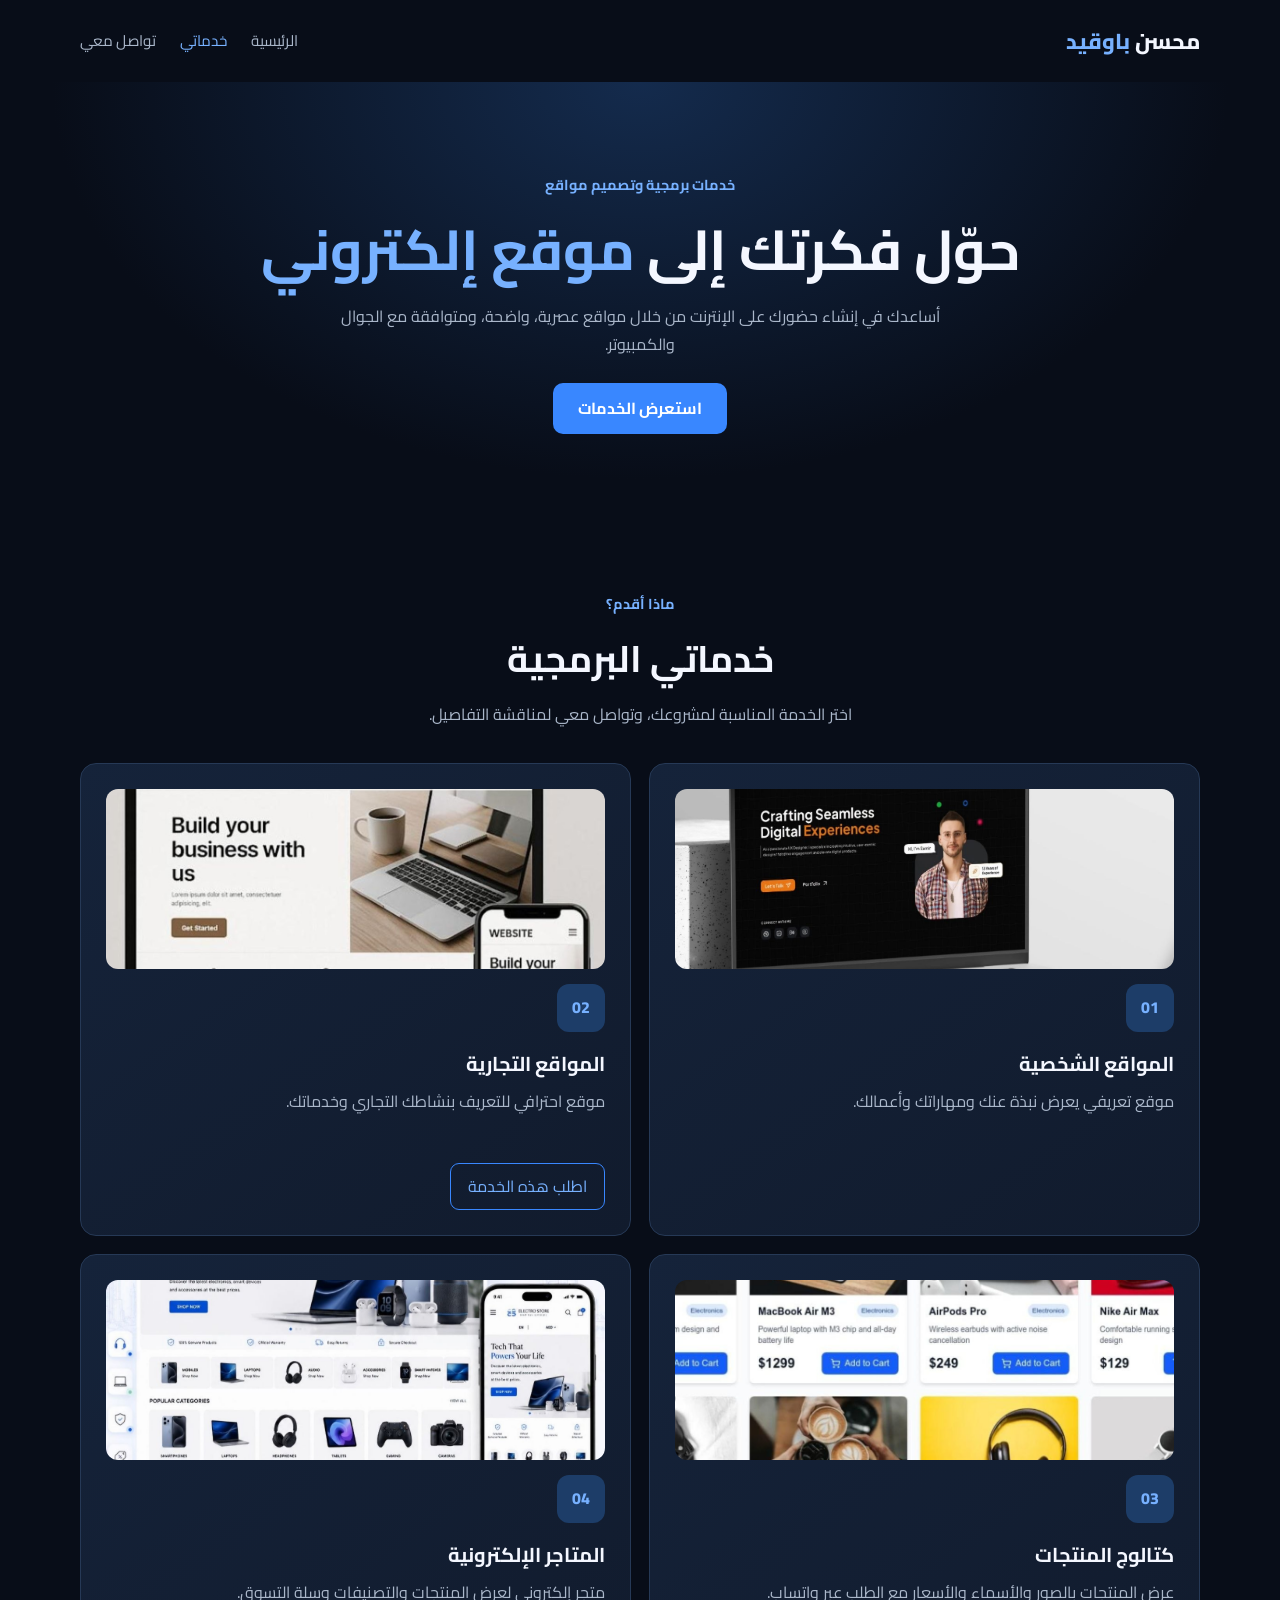
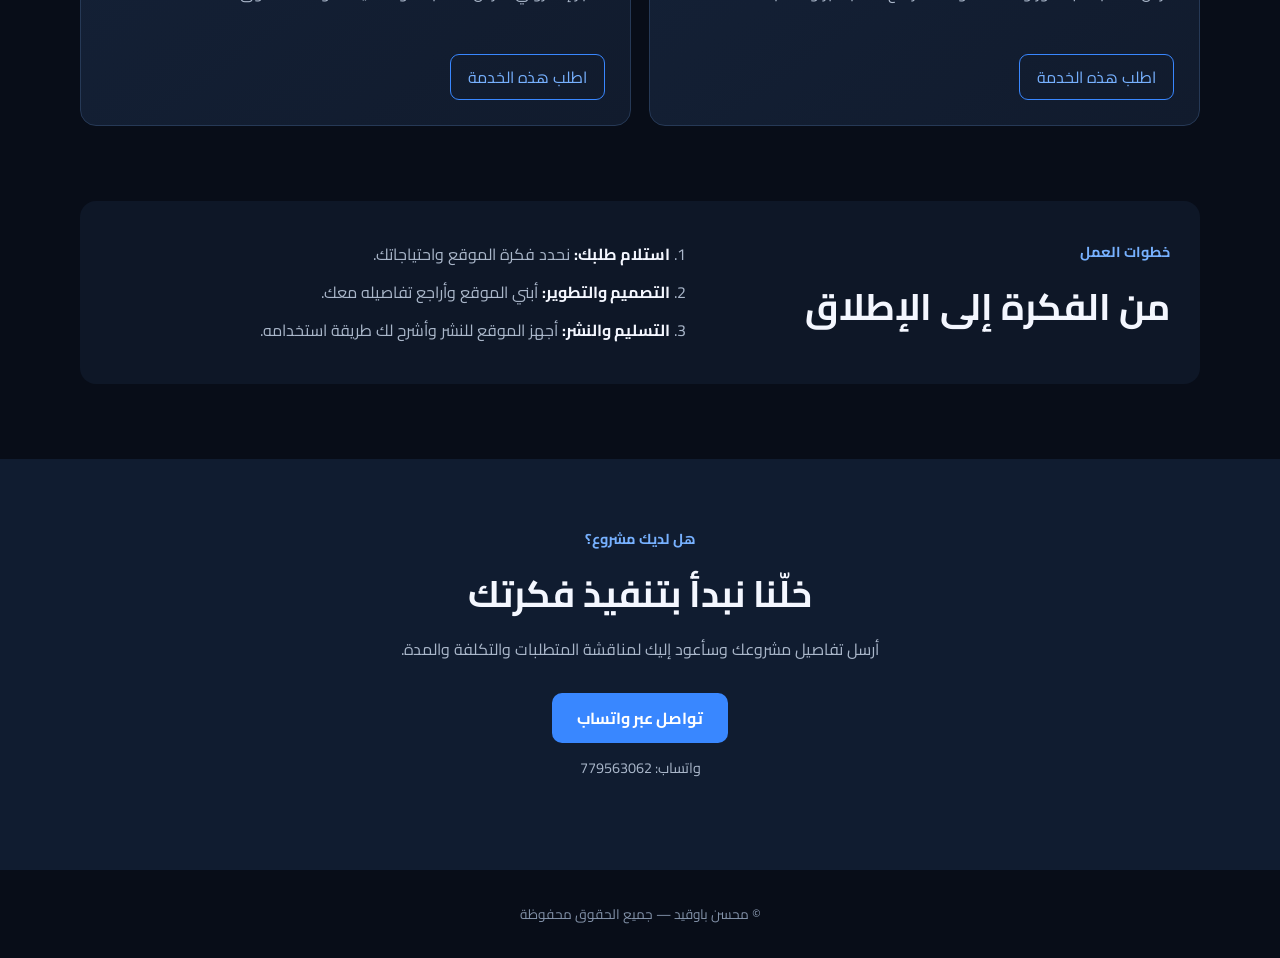
==== services.html @ 44383ffc "Add files via upload" ====
<!DOCTYPE html>
<html lang="ar" dir="rtl">
<head>
  <link rel="icon" type="image/png" href="شعار التبويب الموقع.jpg">
  <meta charset="UTF-8">
  <meta name="viewport" content="width=device-width, initial-scale=1.0">
  <meta name="description" content="خدمات محسن باوقيد في تصميم وتطوير المواقع والمتاجر الإلكترونية.">
  <title>خدماتي البرمجية | محسن باوقيد</title>
  <link rel="stylesheet" href="services.css">
</head>
<body>
  <header class="site-header">
    <a class="brand" href="index.html">محسن <span>باوقيد</span></a>
    <nav aria-label="القائمة الرئيسية">
      <a href="index.html">الرئيسية</a>
      <a class="active" href="services.html">خدماتي</a>
      <a href="#contact">تواصل معي</a>
    </nav>
  </header>

  <main>
    <section class="hero">
      <span class="eyebrow">خدمات برمجية وتصميم مواقع</span>
      <h1>حوّل فكرتك إلى <span>موقع إلكتروني</span></h1>
      <p>أساعدك في إنشاء حضورك على الإنترنت من خلال مواقع عصرية، واضحة، ومتوافقة مع الجوال والكمبيوتر.</p>
      <a class="button primary" href="#services">استعرض الخدمات</a>
    </section>

    <section class="section" id="services">
      <div class="section-heading">
        <span class="eyebrow">ماذا أقدم؟</span>
        <h2>خدماتي البرمجية</h2>
        <p>اختر الخدمة المناسبة لمشروعك، وتواصل معي لمناقشة التفاصيل.</p>
      </div>

      <div class="services-grid">
      <article class="service-card">

    <img src="صوره موقع شخصي.jpg"
         alt="المواقع الشخصية"
         class="service-image">

    <div class="service-icon">01</div>

    <h3>المواقع الشخصية</h3>

    <p>موقع تعريفي يعرض نبذة عنك ومهاراتك وأعمالك.</p>

</article>

        <article class="service-card">
  <img src="م تجاري.jpg"
       alt="تصميم المواقع التجارية"
       class="service-image">

  <div class="service-icon">02</div>
  <h3>المواقع التجارية</h3>
  <p>موقع احترافي للتعريف بنشاطك التجاري وخدماتك.</p>
  <button class="order-button" data-service="تصميم موقع تجاري">اطلب هذه الخدمة</button>
</article>

        <article class="service-card">
  <img src="كتلوج منتجات.jpg"
       alt="كتالوج المنتجات"
       class="service-image">

  <div class="service-icon">03</div>
  <h3>كتالوج المنتجات</h3>
  <p>عرض المنتجات بالصور والأسماء والأسعار مع الطلب عبر واتساب.</p>
  <button class="order-button" data-service="إنشاء كتالوج منتجات">اطلب هذه الخدمة</button>
</article>
      <article class="service-card">
  <img src="متجر اكتروني.jpg"
       alt="المتاجر الإلكترونية"
       class="service-image">

  <div class="service-icon">04</div>
  <h3>المتاجر الإلكترونية</h3>
  <p>متجر إلكتروني لعرض المنتجات والتصنيفات وسلة التسوق.</p>
  <button class="order-button" data-service="إنشاء متجر إلكتروني">اطلب هذه الخدمة</button>
</article>
        
      </div>
    </section>

    <section class="process">
      <div>
        <span class="eyebrow">خطوات العمل</span>
        <h2>من الفكرة إلى الإطلاق</h2>
      </div>
      <ol>
        <li><strong>استلام طلبك:</strong> نحدد فكرة الموقع واحتياجاتك.</li>
        <li><strong>التصميم والتطوير:</strong> أبني الموقع وأراجع تفاصيله معك.</li>
        <li><strong>التسليم والنشر:</strong> أجهز الموقع للنشر وأشرح لك طريقة استخدامه.</li>
      </ol>
    </section>

    <section class="contact" id="contact">
      <span class="eyebrow">هل لديك مشروع؟</span>
      <h2>خلّنا نبدأ بتنفيذ فكرتك</h2>
      <p>أرسل تفاصيل مشروعك وسأعود إليك لمناقشة المتطلبات والتكلفة والمدة.</p>
      <a class="button primary" id="contactButton" href="https://wa.me/967779563062" target="_blank" rel="noopener">تواصل عبر واتساب</a>
      <p class="phone">واتساب: 779563062</p>
    </section>
  </main>

  <footer>
    <p>© <span id="year"></span> محسن باوقيد — جميع الحقوق محفوظة</p>
  </footer>
  <script src="services.js"></script>
</body>
</html>
---- services.css ----
@import url('https://fonts.googleapis.com/css2?family=Cairo:wght@400;500;600;700;800&display=swap');

:root {
  --bg: #080d18;
  --panel: #111b2d;
  --panel-light: #15233a;
  --text: #f4f7ff;
  --muted: #aab7ca;
  --blue: #3987ff;
  --blue-light: #77b1ff;
}
* { box-sizing: border-box; }
html { scroll-behavior: smooth; }
body {
  margin: 0; background: var(--bg); color: var(--text);
  font-family: 'Cairo', Tahoma, sans-serif; line-height: 1.8;
}
a { color: inherit; text-decoration: none; }
.site-header {
  width: min(1120px, 92%); margin: auto; min-height: 82px;
  display: flex; align-items: center; justify-content: space-between; gap: 20px;
}
.brand { font-size: 1.35rem; font-weight: 800; }
.brand span, .hero h1 span { color: var(--blue-light); }
nav { display: flex; gap: 24px; color: var(--muted); font-size: .95rem; }
nav a:hover, nav a.active { color: var(--blue-light); }
.hero {
  min-height: 430px; padding: 90px 5% 80px; text-align: center;
  display: flex; flex-direction: column; align-items: center; justify-content: center;
  background: radial-gradient(ellipse at top, #142b4d 0%, var(--bg) 65%);
}
.eyebrow { color: var(--blue-light); font-weight: 700; font-size: .9rem; }
.hero h1 { font-size: clamp(2rem, 5vw, 3.5rem); line-height: 1.35; margin: 14px 0; }
.hero p, .section-heading p, .contact p { color: var(--muted); max-width: 650px; margin: 0 auto 24px; }
.button {
  display: inline-flex; align-items: center; justify-content: center;
  padding: 11px 25px; border-radius: 10px; font-weight: 700; transition: .2s;
}
.primary { background: var(--blue); color: white; }
.primary:hover { background: #236fe0; transform: translateY(-2px); }
.section { width: min(1120px, 92%); margin: 75px auto; }
.section-heading { text-align: center; margin-bottom: 34px; }
.section-heading h2, .process h2, .contact h2 { font-size: clamp(1.7rem, 4vw, 2.3rem); margin: 8px 0; }
.services-grid { display: grid; grid-template-columns: repeat(2, 1fr); gap: 18px; }
.service-card {
  background: linear-gradient(145deg, var(--panel-light), var(--panel));
  border: 1px solid #263956; border-radius: 16px; padding: 25px;
}
.service-icon {
  width: 48px; height: 48px; display: grid; place-items: center;
  border-radius: 12px; background: #1d3d68; color: var(--blue-light); font-weight: 800;
}
.service-card h3 { margin: 14px 0 5px; font-size: 1.25rem; }
.service-card p { color: var(--muted); min-height: 58px; margin: 0 0 18px; }
.order-button {
  border: 1px solid var(--blue); color: var(--blue-light); background: transparent;
  padding: 8px 17px; border-radius: 9px; font: inherit; cursor: pointer;
}
.order-button:hover { background: var(--blue); color: white; }
.process {
  width: min(1120px, 92%); margin: 75px auto; padding: 30px;
  border-radius: 16px; background: #0e1727; display: grid;
  grid-template-columns: 1fr 1.3fr; gap: 30px; align-items: center;
}
.process ol { margin: 0; padding-right: 22px; color: var(--muted); }
.process li { margin: 9px 0; }
.process strong { color: var(--text); }
.contact { text-align: center; padding: 65px 5%; background: #101c30; }
.contact .button { margin-top: 5px; }
.phone { margin-top: 12px !important; font-size: .9rem; }
footer { text-align: center; padding: 18px; color: #8392a9; font-size: .85rem; }
@media (max-width: 650px) {
  .site-header { flex-direction: column; justify-content: center; padding: 14px 0; }
  nav { gap: 16px; flex-wrap: wrap; justify-content: center; }
  .hero { min-height: 370px; padding-top: 65px; }
  .services-grid, .process { grid-template-columns: 1fr; }
  .service-card p { min-height: 0; }
  .process { padding: 24px; }
}
.service-image {
    width: 100%;
    height: 190px;
    object-fit: cover;
    border-radius: 12px;
    margin-bottom: 15px;
    display: block;
}
.service-image {
  width: 100%;
  height: 180px;
  object-fit: cover;
  border-radius: 12px;
  display: block;
  margin-bottom: 15px;
}
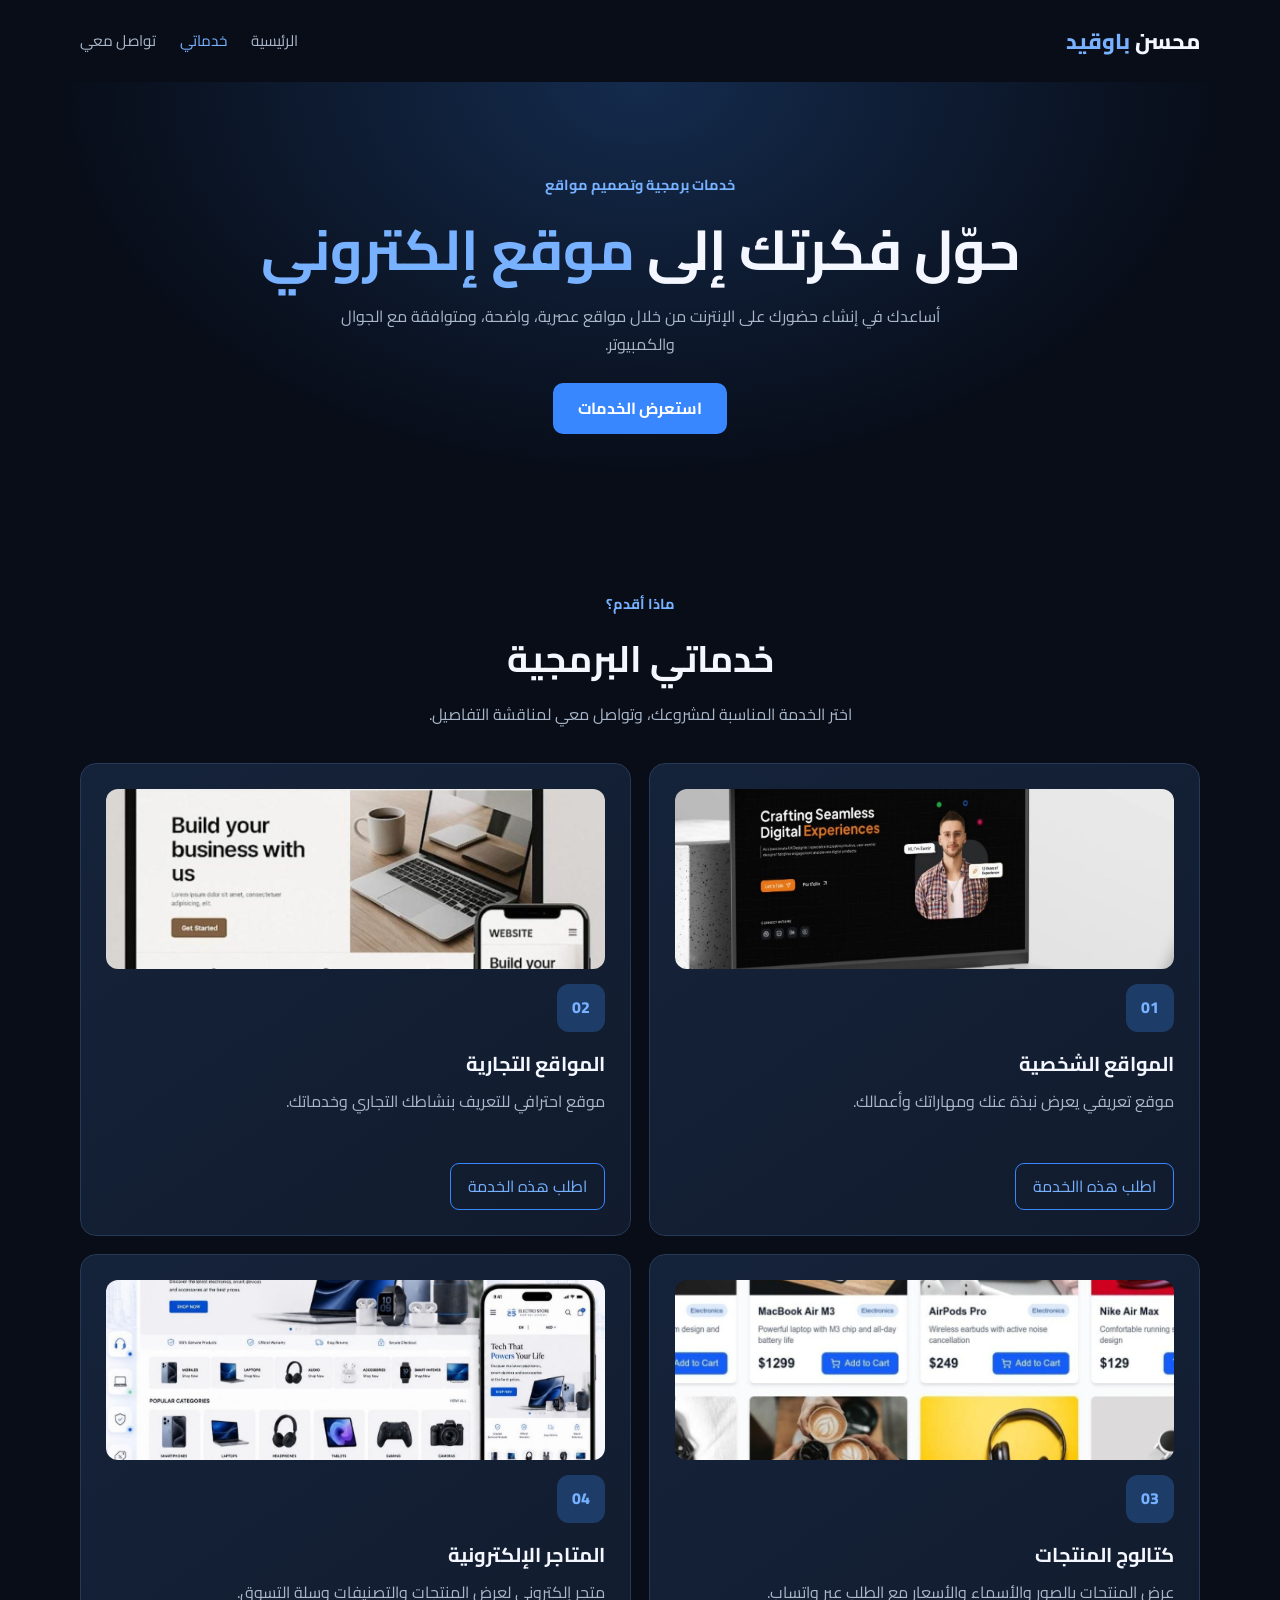
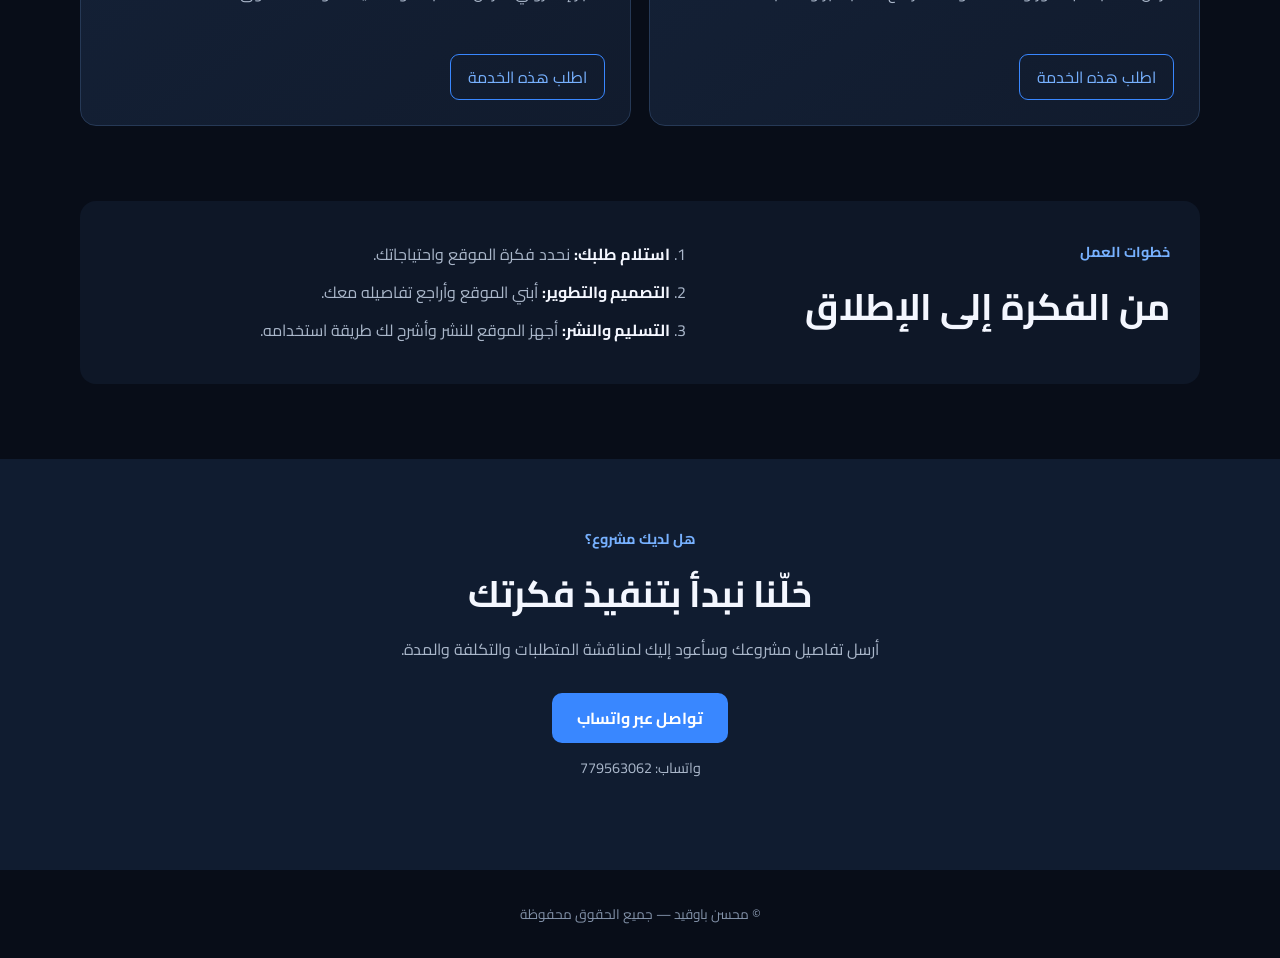
==== commit cb779b37: "Add order button for personal website serviceفكرتك تستحق موقعًا إلكترونيًا يليق بها 🚀  هل تبحث عن حض" ====
--- a/services.html
+++ b/services.html
@@ -46,6 +46,7 @@
 
     <p>موقع تعريفي يعرض نبذة عنك ومهاراتك وأعمالك.</p>
 
+<button class="order-button" data-service="تصميم  موقع شخصي">اطلب هذه االخدمة</button>
 </article>
 
         <article class="service-card">
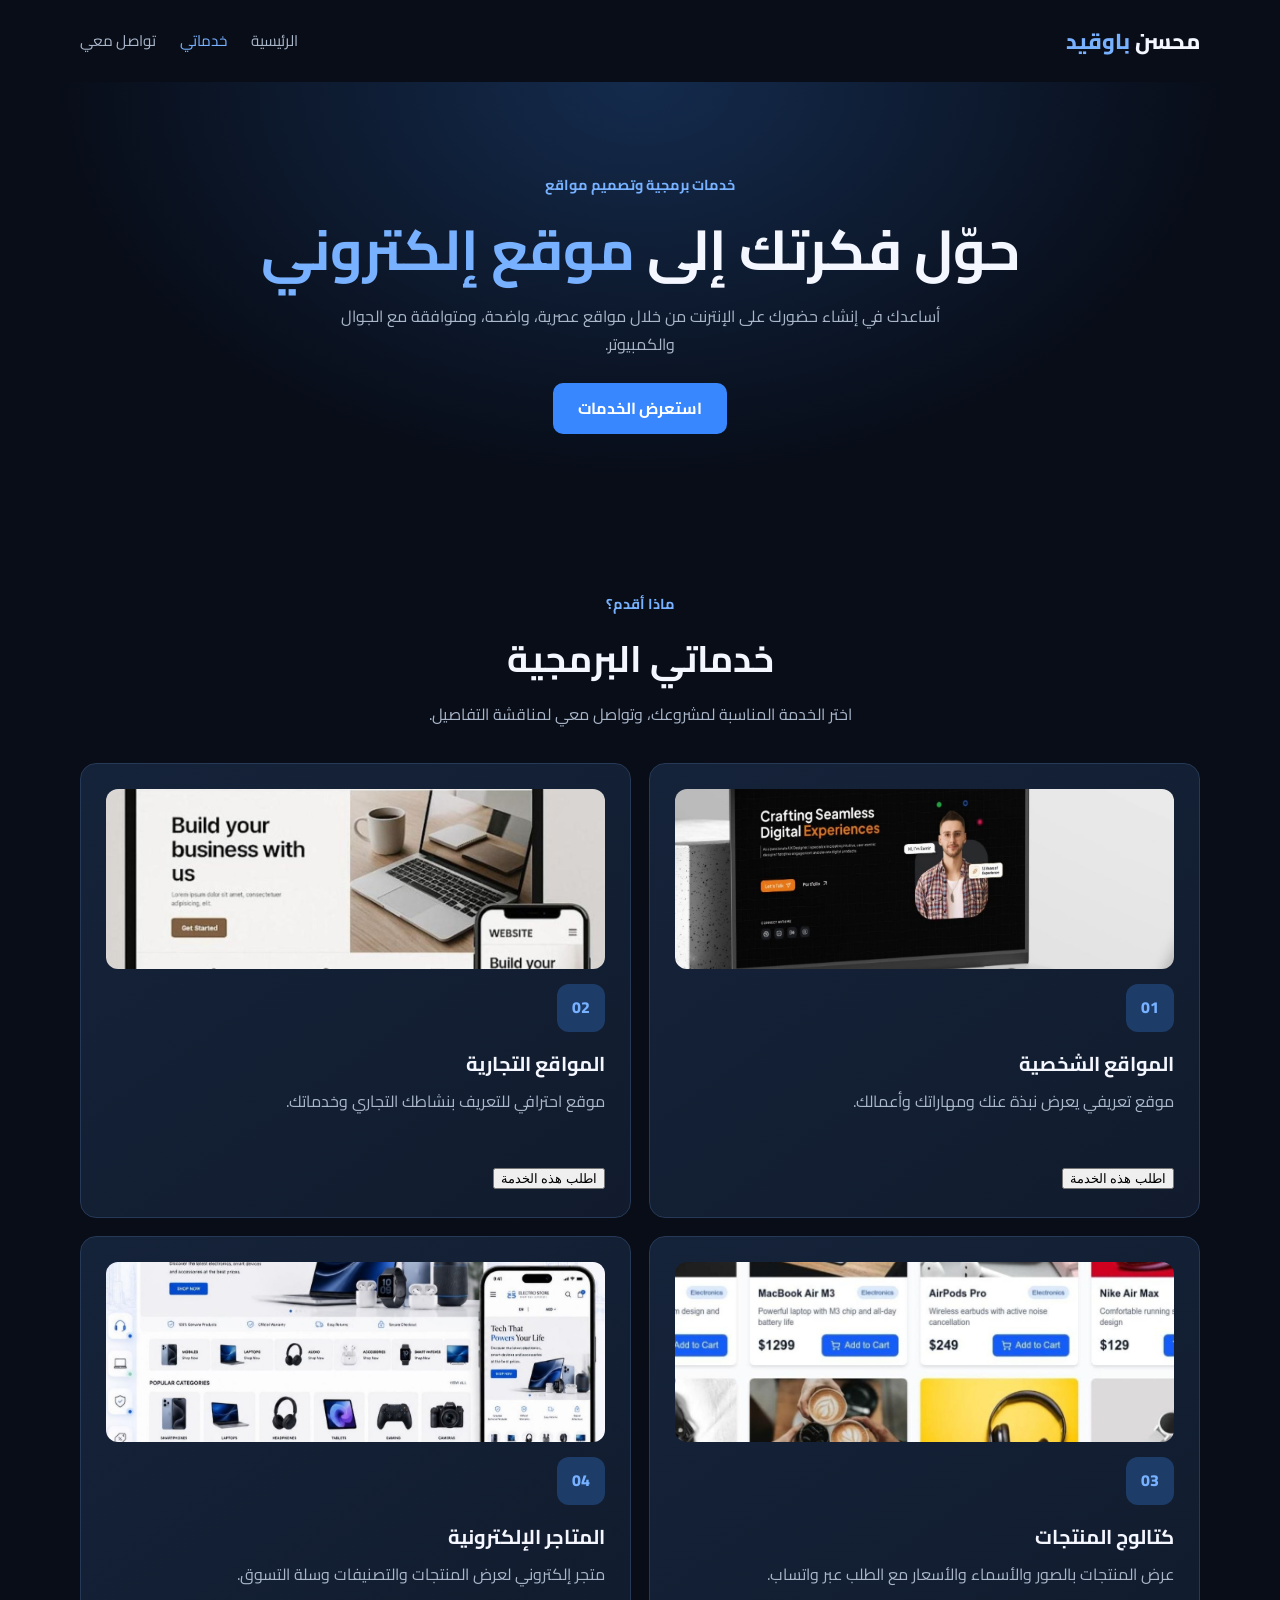
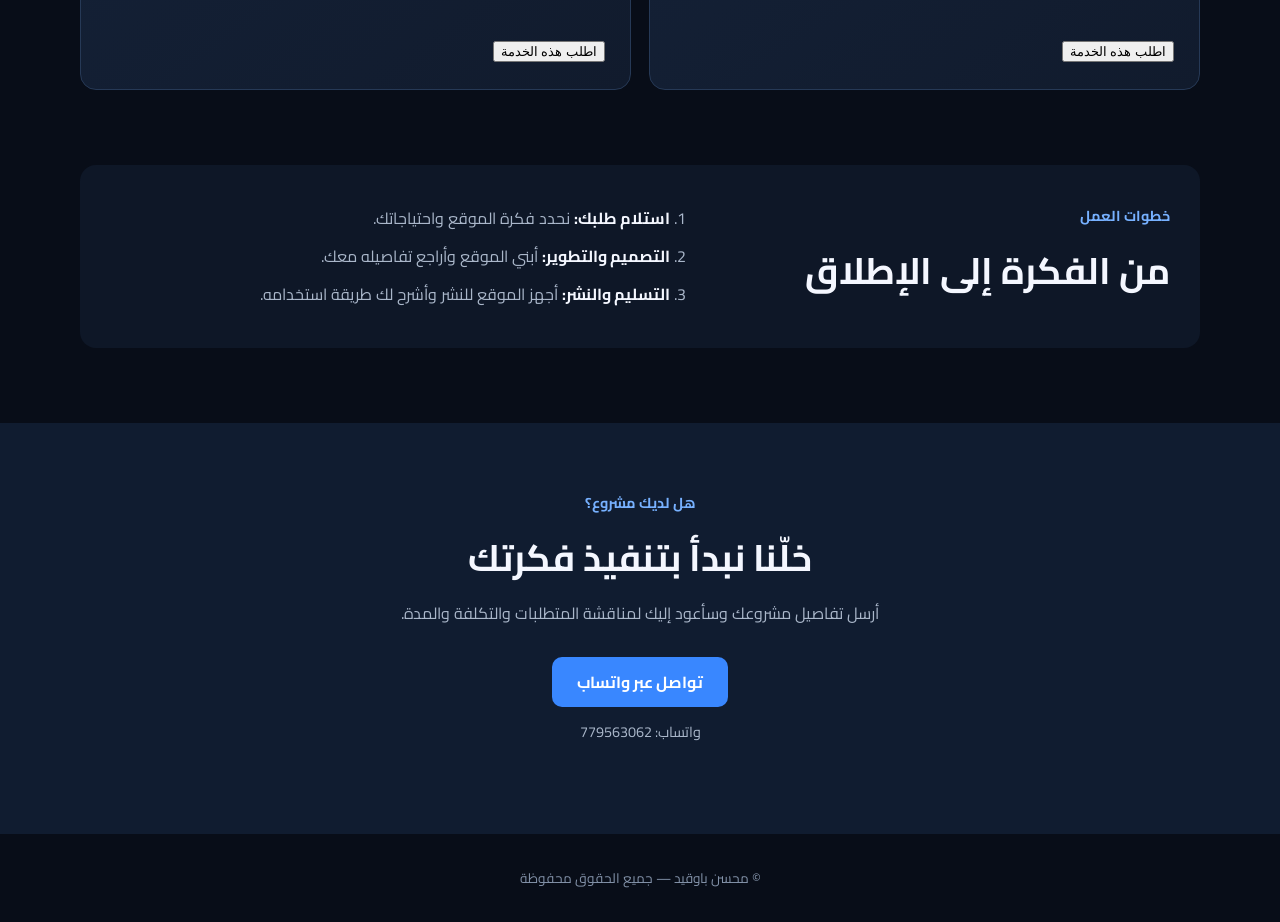
==== commit 14704251: "Replace order buttons with onclick handlers" ====
--- a/services.html
+++ b/services.html
@@ -45,8 +45,10 @@
     <h3>المواقع الشخصية</h3>
 
     <p>موقع تعريفي يعرض نبذة عنك ومهاراتك وأعمالك.</p>
-
-<button class="order-button" data-service="تصميم  موقع شخصي">اطلب هذه االخدمة</button>
+ <button class="order-btn"
+        onclick="orderService('تصميم المواقع الشخصية')">
+  اطلب هذه الخدمة
+</button>
 </article>
 
         <article class="service-card">
@@ -57,7 +59,10 @@
   <div class="service-icon">02</div>
   <h3>المواقع التجارية</h3>
   <p>موقع احترافي للتعريف بنشاطك التجاري وخدماتك.</p>
-  <button class="order-button" data-service="تصميم موقع تجاري">اطلب هذه الخدمة</button>
+  <button class="order-btn"
+        onclick="orderService('تصميم المواقع  التجارية')">
+  اطلب هذه الخدمة
+</button>
 </article>
 
         <article class="service-card">
@@ -68,7 +73,10 @@
   <div class="service-icon">03</div>
   <h3>كتالوج المنتجات</h3>
   <p>عرض المنتجات بالصور والأسماء والأسعار مع الطلب عبر واتساب.</p>
-  <button class="order-button" data-service="إنشاء كتالوج منتجات">اطلب هذه الخدمة</button>
+   <button class="order-btn"
+        onclick="orderService('تصميم كتالوج منتجات')">
+  اطلب هذه الخدمة
+</button>
 </article>
       <article class="service-card">
   <img src="متجر اكتروني.jpg"
@@ -78,7 +86,10 @@
   <div class="service-icon">04</div>
   <h3>المتاجر الإلكترونية</h3>
   <p>متجر إلكتروني لعرض المنتجات والتصنيفات وسلة التسوق.</p>
-  <button class="order-button" data-service="إنشاء متجر إلكتروني">اطلب هذه الخدمة</button>
+  <button class="order-btn"
+        onclick="orderService('تصميم المتاجر الإلكترونية')">
+  اطلب هذه الخدمة
+</button>
 </article>
         
       </div>
